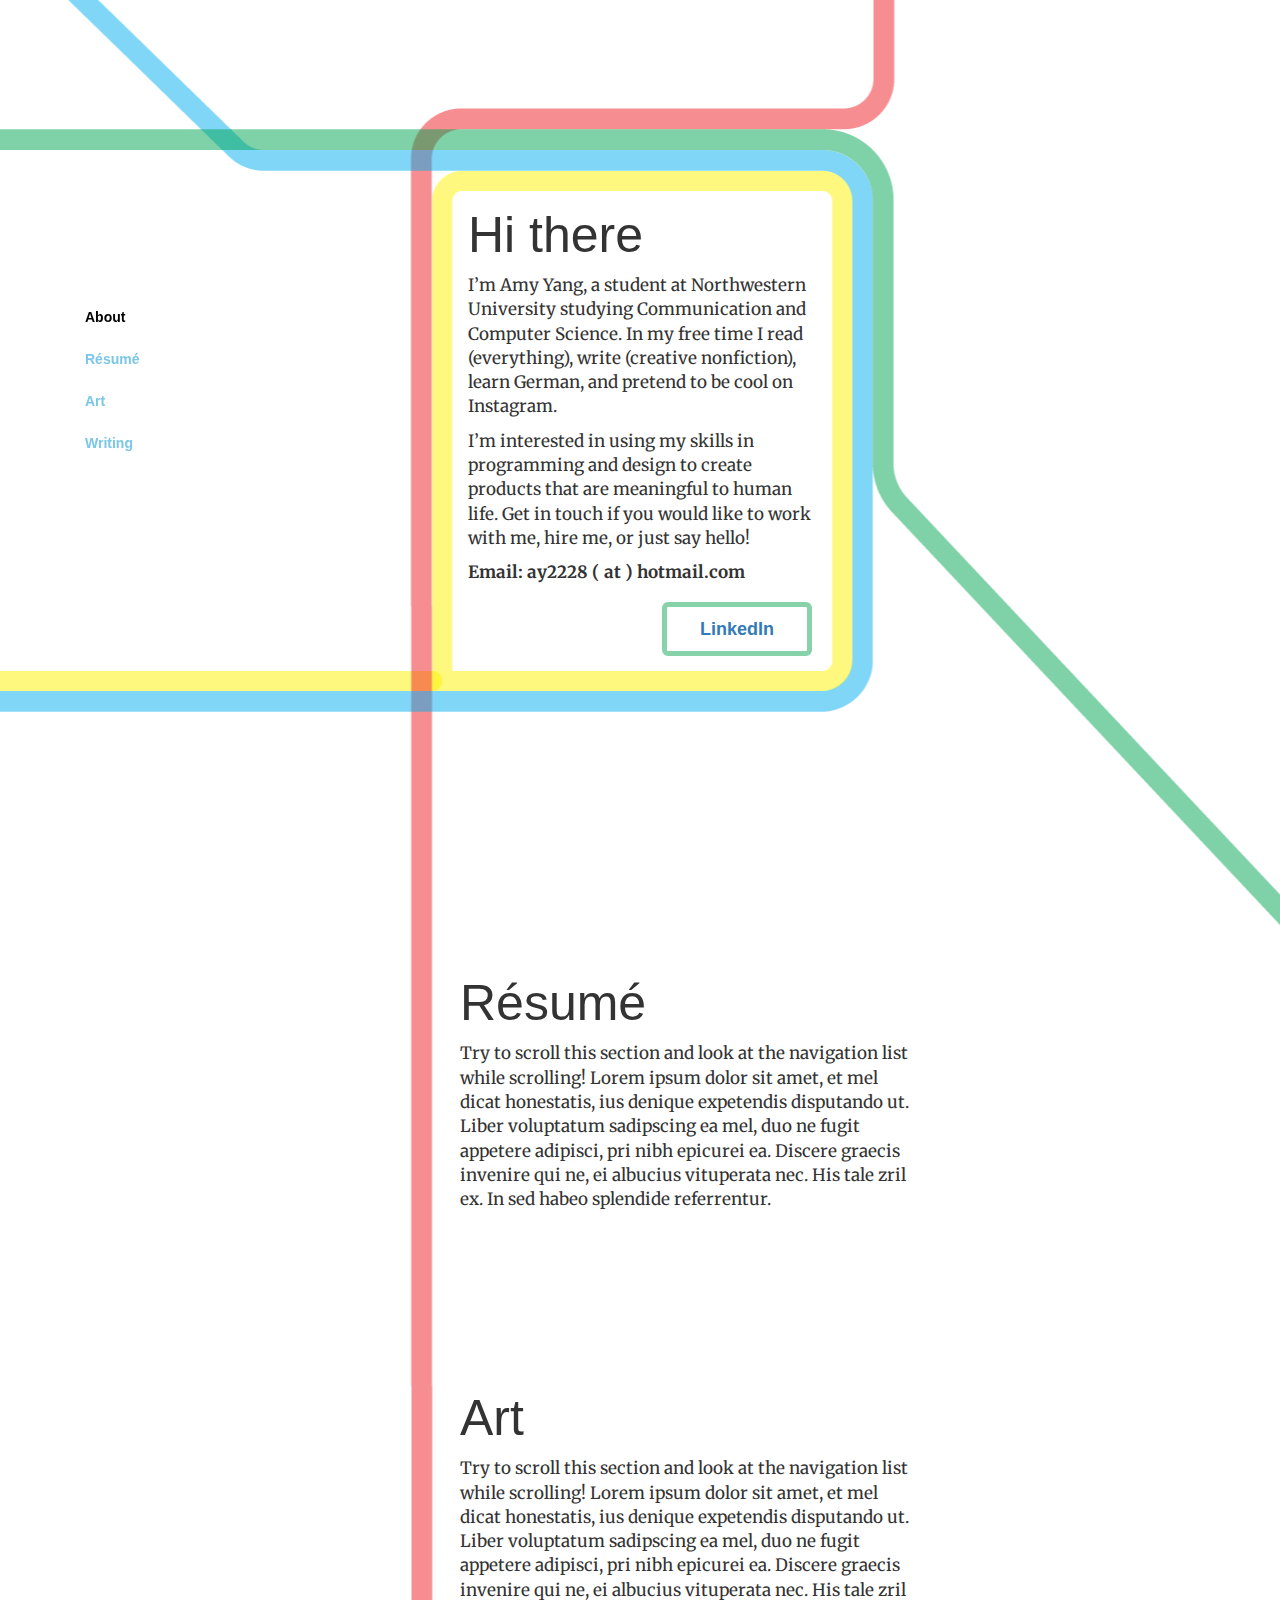
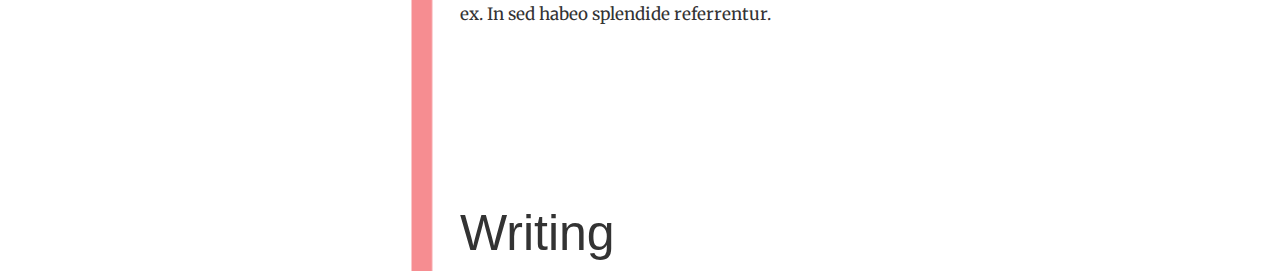
==== start.html @ accacde5 "Fixed formatting and wrote About page" ====
<!DOCTYPE html>
<html lang="en">
  <head>
    <meta charset="utf-8">
    <meta http-equiv="X-UA-Compatible" content="IE=edge">
    <meta name="viewport" content="width=device-width, initial-scale=1">
    <!-- The above 3 meta tags *must* come first in the head; any other head content must come *after* these tags -->

    <title>Amy Yang</title>

    <!-- Bootstrap -->
    <link href="css/bootstrap.min.css" rel="stylesheet">

    <!-- HTML5 shim and Respond.js for IE8 support of HTML5 elements and media queries -->
    <!-- WARNING: Respond.js doesn't work if you view the page via file:// -->
    <!--[if lt IE 9]>
      <script src="https://oss.maxcdn.com/html5shiv/3.7.3/html5shiv.min.js"></script>
      <script src="https://oss.maxcdn.com/respond/1.4.2/respond.min.js"></script>
    <![endif]-->

    <link rel="stylesheet" type="text/css" href="start.css">
    <link href="https://fonts.googleapis.com/css?family=Merriweather" rel="stylesheet">
  </head>

  <body data-spy="scroll" data-target="#boxleft" data-offset="30">
  	<div class="container">
	<div class="row" id="firstrow">
		<div class="col-lg-4 col-md-3" id="boxleft">
			<ul class="nav nav-pills nav-stacked red" id="bar">
			      <li class="active"><a href="#section1">About</a></li>
			      <li><a href="#section2">R&eacutesum&eacute</a></li>
			      <li><a href="#section3">Art</a></li>
			      <li><a href="#section4">Writing</a></li>
			</ul>
		</div>
		<div class="col-lg-4 col-md-6">
			<div id="section1">
				<div style="height:180px;"></div>
				<h1>Hi there </h1>      
				
				<p>I’m Amy Yang, a student at Northwestern University studying Communication and Computer Science. In my free time I read (everything), write (creative nonfiction), learn German, and pretend to be cool on Instagram.</p>

				<p>I’m interested in using my skills in programming and design to create products that are meaningful to human life. Get in touch if you would like to work with me, hire me, or just say hello!</p>

				<p style="font-weight:bold;">Email: ay2228 ( at ) hotmail.com</p>
			
				<div style="height: 8px;"></div>
				<a href="https://www.linkedin.com/in/amy-yang-73760a146/" role="button" class="btn btn-lg" target="_blank">LinkedIn</a>
			</div>
		</div>
		<div class="col-lg-4 col-md-3"></div>
	</div>
	<div class="row" id="secondrow">
		<div class="col-lg-4 col-md-4 col-sm-3 col-xs-2"></div>
		<div class="col-lg-5 col-md-7 col-sm-9 col-xs-10">
			<div class="blank"></div>
			<div class="blank"></div>
			<div id="section2"> 
		      	<h1>R&eacutesum&eacute</h1>
		      	<p>Try to scroll this section and look at the navigation list while scrolling! Lorem ipsum dolor sit amet, et mel dicat honestatis, ius denique expetendis disputando ut. Liber voluptatum sadipscing ea mel, duo ne fugit appetere adipisci, pri nibh epicurei ea. Discere graecis invenire qui ne, ei albucius vituperata nec. His tale zril ex. In sed habeo splendide referrentur.</p>
		      </div>
		      <div class="blank"></div>
		      <div id="section3">         
		      	<h1>Art</h1>
		      	<p>Try to scroll this section and look at the navigation list while scrolling! Lorem ipsum dolor sit amet, et mel dicat honestatis, ius denique expetendis disputando ut. Liber voluptatum sadipscing ea mel, duo ne fugit appetere adipisci, pri nibh epicurei ea. Discere graecis invenire qui ne, ei albucius vituperata nec. His tale zril ex. In sed habeo splendide referrentur.</p>
		      </div>
		      <div class="blank"></div>
		      <div id="section4">
		      	<h1>Writing</h1>
		      </div>
		      
		</div>
		<div class="col-lg-3 col-md-1"></div>
	</div>



    <!-- jQuery (necessary for Bootstrap's JavaScript plugins) -->
    <script src="https://ajax.googleapis.com/ajax/libs/jquery/1.12.4/jquery.min.js"></script>
    <!-- Include all compiled plugins (below), or include individual files as needed -->
    <script src="js/bootstrap.min.js"></script>
  </body>
</html>
---- start.css ----
p{
    font-size: 17px;
    font-style: light;
    font-family: 'Merriweather', serif;
}

h1{
    font-size: 50px;
}

body{
    position: relative;
    background-image: url("MetroMap.png");
    background-repeat: no-repeat;
    background-position: center top;
    background-attachment: relative;

}

#section1{
    height: 500px;
    width: 360px;
    padding: 8px;
    margin-left: auto;
    margin-right: auto;
    
}

.btn{
    width: 150px;
    border-color: #88D2A9;
    border-width: 5px;
    border-style: solid;
    font-weight: bold;
    float: right;

}


ul.nav-pills {
    top: 33%;
    position: fixed;
}

.nav-pills > li.active > a, .nav-pills > li.active > a:focus {
    color: black;
    background-color: transparent;
    font-weight: bold;

}

.nav-pills > li > a:hover {
    background-color: #FFF894;
    color: #79B8A0;
}
.nav-pills > li.active > a:hover {
    color: black;
    background-color: #FFF894;
}

.nav-pills > li > a {
    color: #7AC7E7;
    font-weight: bold;
}

.blank{
    height:150px;
}
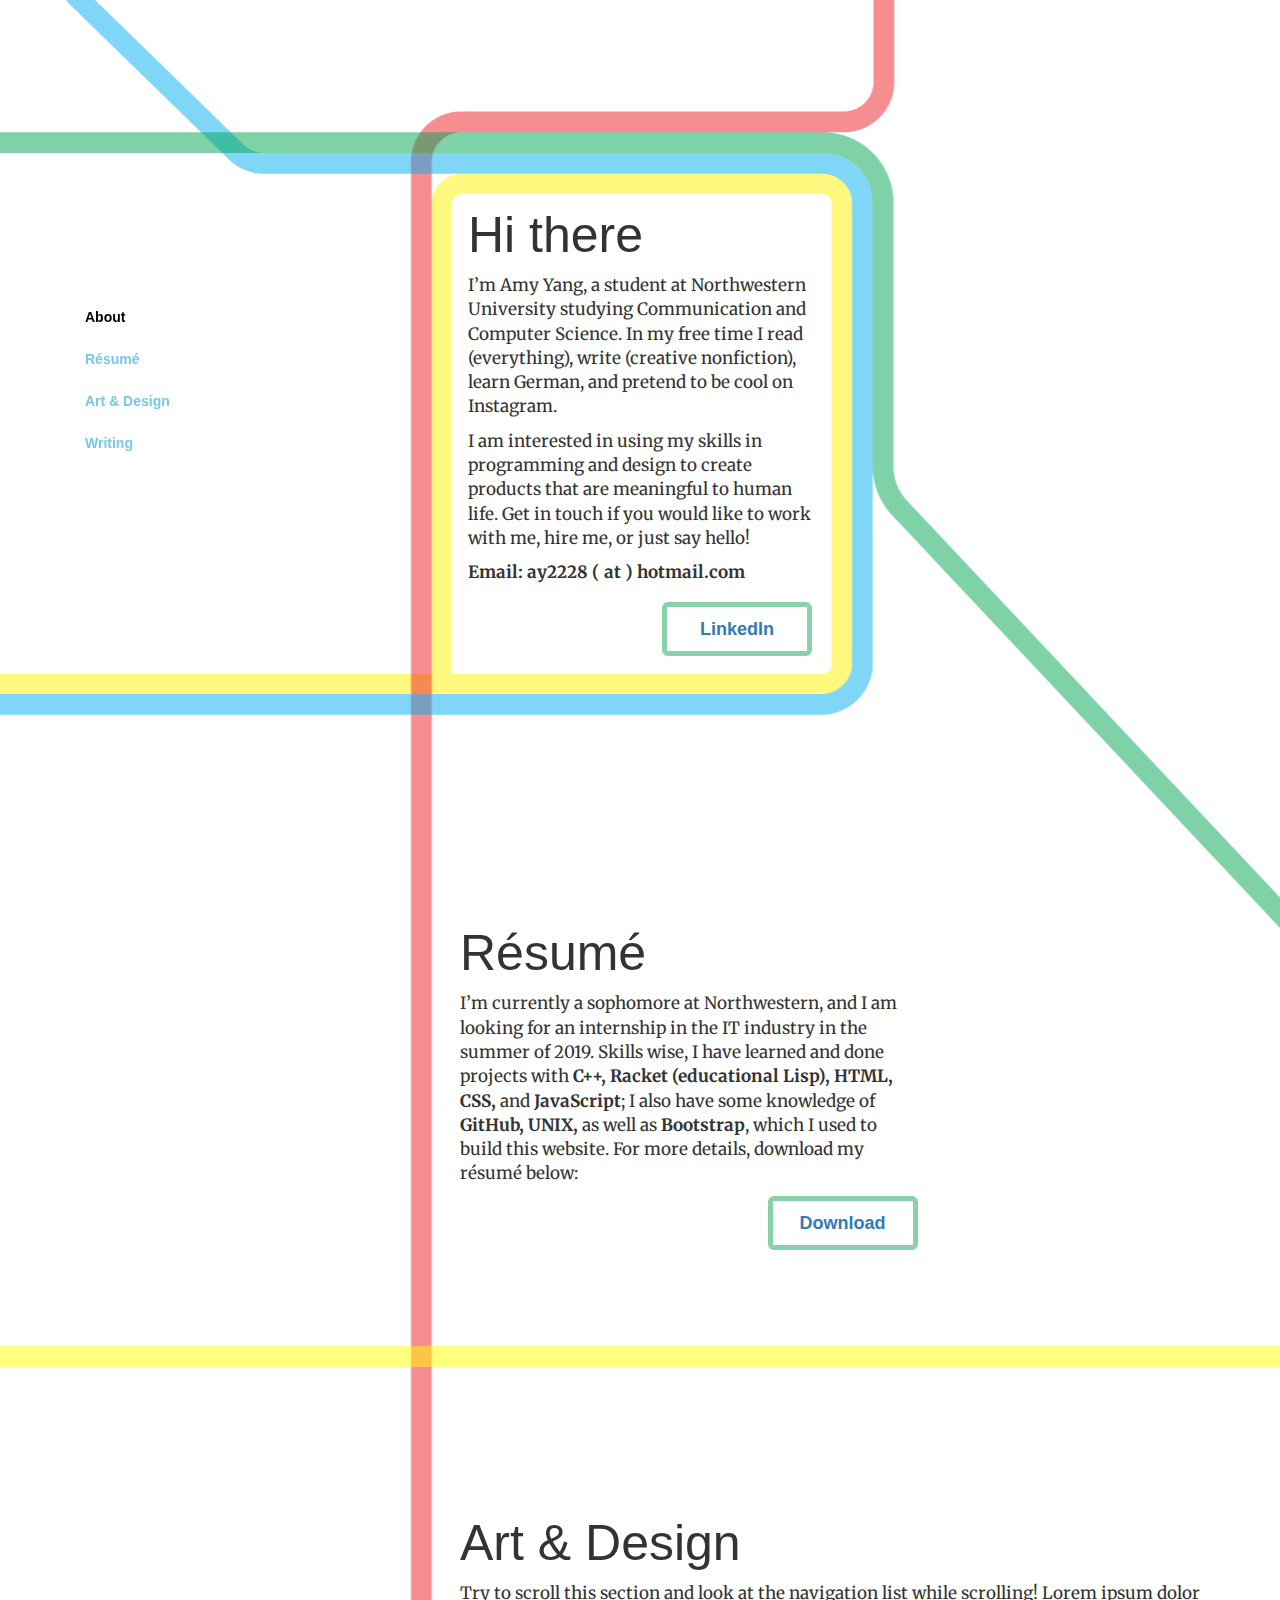
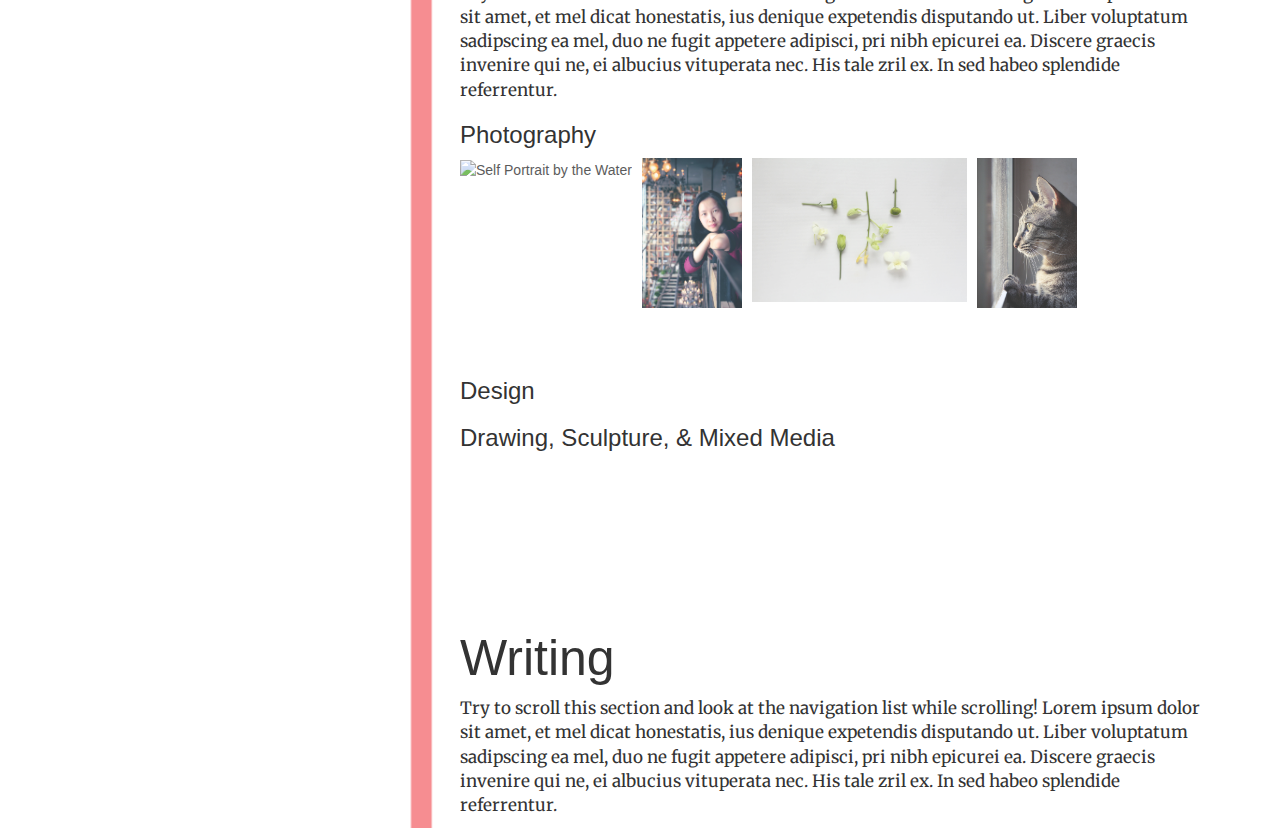
==== commit 565df8fd: "Uploaded files for art section; formatting the gallery" ====
--- a/start.html
+++ b/start.html
@@ -22,14 +22,14 @@
     <link href="https://fonts.googleapis.com/css?family=Merriweather" rel="stylesheet">
   </head>
 
-  <body data-spy="scroll" data-target="#boxleft" data-offset="30">
+  <body data-spy="scroll" data-target="#boxleft" data-offset="10">
   	<div class="container">
 	<div class="row" id="firstrow">
 		<div class="col-lg-4 col-md-3" id="boxleft">
 			<ul class="nav nav-pills nav-stacked red" id="bar">
 			      <li class="active"><a href="#section1">About</a></li>
 			      <li><a href="#section2">R&eacutesum&eacute</a></li>
-			      <li><a href="#section3">Art</a></li>
+			      <li><a href="#section3">Art & Design</a></li>
 			      <li><a href="#section4">Writing</a></li>
 			</ul>
 		</div>
@@ -40,7 +40,7 @@
 				
 				<p>I’m Amy Yang, a student at Northwestern University studying Communication and Computer Science. In my free time I read (everything), write (creative nonfiction), learn German, and pretend to be cool on Instagram.</p>
 
-				<p>I’m interested in using my skills in programming and design to create products that are meaningful to human life. Get in touch if you would like to work with me, hire me, or just say hello!</p>
+				<p>I am interested in using my skills in programming and design to create products that are meaningful to human life. Get in touch if you would like to work with me, hire me, or just say hello!</p>
 
 				<p style="font-weight:bold;">Email: ay2228 ( at ) hotmail.com</p>
 			
@@ -54,26 +54,79 @@
 		<div class="col-lg-4 col-md-4 col-sm-3 col-xs-2"></div>
 		<div class="col-lg-5 col-md-7 col-sm-9 col-xs-10">
 			<div class="blank"></div>
-			<div class="blank"></div>
 			<div id="section2"> 
+		      	<div style="height: 100px;"></div>
 		      	<h1>R&eacutesum&eacute</h1>
-		      	<p>Try to scroll this section and look at the navigation list while scrolling! Lorem ipsum dolor sit amet, et mel dicat honestatis, ius denique expetendis disputando ut. Liber voluptatum sadipscing ea mel, duo ne fugit appetere adipisci, pri nibh epicurei ea. Discere graecis invenire qui ne, ei albucius vituperata nec. His tale zril ex. In sed habeo splendide referrentur.</p>
+		      	<p>I’m currently a sophomore at Northwestern, and I am looking for an internship in the IT industry in the summer of 2019. Skills wise, I have learned and done projects with <b>C++, Racket (educational Lisp), HTML, CSS,</b> and <b>JavaScript</b>; I also have some knowledge of <b>GitHub, UNIX,</b> as well as <b>Bootstrap</b>, which I used to build this website. For more details, download my r&eacutesum&eacute below:</p>
+
+		      	<a href="Resume.pdf" role="button" class="btn btn-lg" target="_blank">Download</a>
 		      </div>
 		      <div class="blank"></div>
-		      <div id="section3">         
-		      	<h1>Art</h1>
+		</div>
+		<div class="col-lg-3 col-md-1"></div>
+	</div>
+	<div id="linediv"></div>
+	<div class="blank"></div>
+	<div class="row" id="thirdrow">
+		<div class="col-lg-4 col-md-4 col-sm-3 col-xs-2"></div>
+		<div class="col-lg-8 col-md-8 col-sm-9 col-xs-10">
+			<div id="section3">         
+		      	<h1>Art & Design</h1>
 		      	<p>Try to scroll this section and look at the navigation list while scrolling! Lorem ipsum dolor sit amet, et mel dicat honestatis, ius denique expetendis disputando ut. Liber voluptatum sadipscing ea mel, duo ne fugit appetere adipisci, pri nibh epicurei ea. Discere graecis invenire qui ne, ei albucius vituperata nec. His tale zril ex. In sed habeo splendide referrentur.</p>
+
+		      	<h3>Photography</h3>
+		      	<div class="ro">
+				  <div class="col">
+				    <img src="photo/shore.jpg" alt="Self Portrait by the Water" onclick="openImg(this);">
+				  </div>
+				  <div class="col">
+				    <img src="photo/Ivy.jpg" alt="Ivy" onclick="openImg(this);">
+				  </div>
+				  <div class="col">
+				    <img src="photo/Still-life.jpg" alt="Still Life with Flowers" onclick="openImg(this);">
+				  </div>
+				  <div class="col">
+				    <img src="photo/WorldOutside.jpg" alt="THe World Outside" onclick="openImg(this);">
+				  </div>
+				</div>
+
+				<!-- The expanding image container -->
+				<div class="cont">
+				  <!-- Close the image -->
+				  <span onclick="this.parentElement.style.display='none'" class="closebtn">&times;</span>
+
+				  <!-- Expanded image -->
+				  <img id="expandedImg" style="width:100%">
+
+				  <!-- Image text -->
+				  <div id="imgtext"></div>
+				</div>
+
+
+				<div style="height: 200px;"></div>
+		      	<h3>Design</h3>
+
+		      	<h3>Drawing, Sculpture, & Mixed Media</h3>
+
 		      </div>
 		      <div class="blank"></div>
 		      <div id="section4">
 		      	<h1>Writing</h1>
+		      	<p>Try to scroll this section and look at the navigation list while scrolling! Lorem ipsum dolor sit amet, et mel dicat honestatis, ius denique expetendis disputando ut. Liber voluptatum sadipscing ea mel, duo ne fugit appetere adipisci, pri nibh epicurei ea. Discere graecis invenire qui ne, ei albucius vituperata nec. His tale zril ex. In sed habeo splendide referrentur.</p>
 		      </div>
-		      
 		</div>
-		<div class="col-lg-3 col-md-1"></div>
 	</div>
 
 
+	<script>
+	function openImg(imgs) {
+	    var expandImg = document.getElementById("expandedImg");
+	    var imgText = document.getElementById("imgtext");
+	    expandImg.src = imgs.src;
+	    imgText.innerHTML = imgs.alt;
+	    expandImg.parentElement.style.display = "block";
+	}
+</script>
 
     <!-- jQuery (necessary for Bootstrap's JavaScript plugins) -->
     <script src="https://ajax.googleapis.com/ajax/libs/jquery/1.12.4/jquery.min.js"></script>
--- a/start.css
+++ b/start.css
@@ -24,6 +24,16 @@
     margin-left: auto;
     margin-right: auto;
     
+}
+
+#linediv{
+    height: 21px;
+    width: 1900px;
+    float: right;
+    margin-right: -100px;
+    background-color: #FFFF00;
+    opacity: 0.5;
+    background-blend-mode: overlay;
 }
 
 .btn{
@@ -65,4 +75,72 @@
 
 .blank{
     height:150px;
-}+}
+
+
+
+/* The grid: Four equal columns that floats next to each other */
+.col {
+    float: left;
+    max-width: 30%;
+    padding-right: 10px;
+}
+
+/* Style the images inside the grid */
+.col img {
+    opacity: 0.8; 
+    max-width: 100%;
+    max-height: 150px;
+    cursor: pointer; 
+}
+
+.col img:hover {
+    opacity: 1;
+}
+
+
+/* Clear floats after the columns */
+.row:after {
+    content: "";
+    display: table;
+    clear: both;
+}
+
+/* The expanding image container (positioning is needed to position the close button and the text) */
+.cont {
+    position: relative;
+    display: none;
+}
+
+/* Expanding image text */
+#imgtext {
+    position: absolute;
+    bottom: 15px;
+    left: 15px;
+    color: white;
+    font-size: 20px;
+}
+
+/* Closable button inside the image */
+.closebtn {
+    position: absolute;
+    top: 10px;
+    right: 15px;
+    color: white;
+    font-size: 35px;
+    cursor: pointer;
+}
+
+
+
+
+
+
+
+
+
+
+
+
+
+
